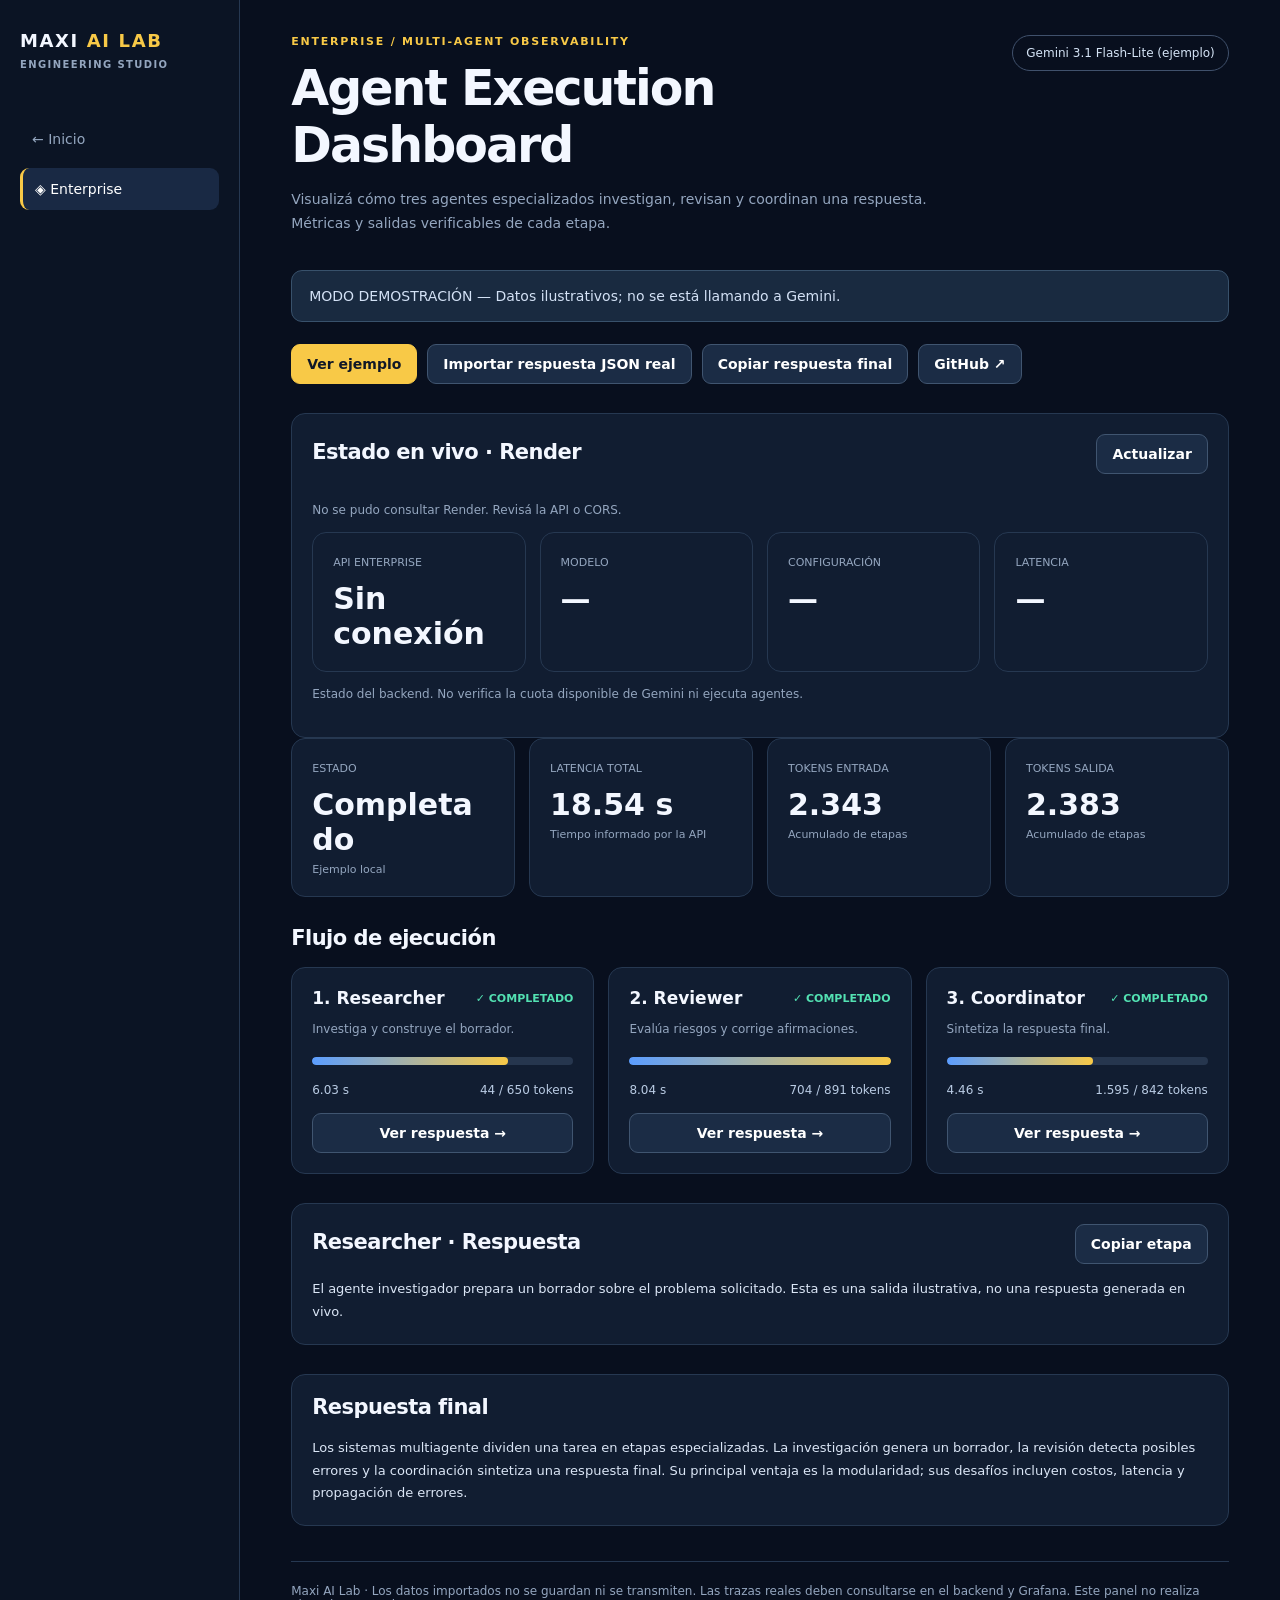
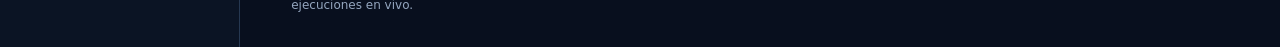
==== enterprise-dashboard.html @ 3a814d2d "Update enterprise-dashboard.html" ====
<!doctype html>
<html lang="es"><head><meta charset="utf-8"><meta name="viewport" content="width=device-width,initial-scale=1"><meta name="theme-color" content="#080f1e"><title>Maxi AI Lab | Enterprise Dashboard</title><style>
:root{color-scheme:dark;--bg:#080f1e;--surface:#111d31;--surface2:#0d1728;--border:#263851;--text:#f3f7ff;--muted:#94a6bf;--accent:#f8c947;--blue:#5b9dff;--green:#53e1b2}*{box-sizing:border-box}body{margin:0;background:var(--bg);color:var(--text);font:14px Inter,system-ui,-apple-system,Segoe UI,sans-serif}a{color:inherit;text-decoration:none}.layout{display:grid;grid-template-columns:240px minmax(0,1fr);min-height:100vh}aside{border-right:1px solid var(--border);background:#0b1424;padding:30px 20px}.brand{font-weight:900;letter-spacing:.09em;font-size:18px}.brand b{color:var(--accent)}.brand small{display:block;font-size:10px;color:var(--muted);margin-top:8px;letter-spacing:.14em}.nav{margin-top:48px;display:grid;gap:8px}.nav a{padding:13px 12px;border-radius:9px;color:var(--muted)}.nav a.active,.nav a:hover{background:#192944;color:white}.nav a.active{border-left:3px solid var(--accent)}main{padding:35px min(4vw,52px);max-width:1450px;width:100%;margin:auto}.eyebrow{color:var(--accent);font-size:11px;font-weight:800;letter-spacing:.16em}.head{display:flex;align-items:flex-start;justify-content:space-between;gap:20px}.head h1{font-size:clamp(30px,4vw,49px);letter-spacing:-.04em;margin:12px 0}.head p{color:var(--muted);line-height:1.7;max-width:670px}.pill{border:1px solid #40516c;border-radius:40px;padding:10px 13px;color:#d5e4f6;font-size:12px;white-space:nowrap}.banner{background:#192a40;border:1px solid #38516b;padding:14px 17px;border-radius:11px;color:#d3e1f5;margin:20px 0 22px;line-height:1.6}.actions{display:flex;gap:10px;flex-wrap:wrap;margin:18px 0 25px}button{border:1px solid #405570;background:#1b2c45;color:white;padding:11px 15px;border-radius:9px;font:inherit;font-weight:700;cursor:pointer}button:hover{border-color:var(--accent)}button.primary{background:var(--accent);color:#101827;border-color:var(--accent)}.metrics{display:grid;grid-template-columns:repeat(4,minmax(0,1fr));gap:14px}.metric,.panel{border:1px solid var(--border);background:var(--surface);border-radius:14px;padding:20px}.metric small{color:var(--muted);font-size:11px}.metric strong{display:block;font-size:clamp(19px,2.6vw,30px);margin-top:12px;overflow-wrap:anywhere}.metric span{display:block;color:var(--muted);font-size:11px;margin-top:6px}.section{margin-top:29px}.section h2{font-size:21px;letter-spacing:-.025em}.stages{display:grid;grid-template-columns:repeat(3,minmax(0,1fr));gap:14px}.stage-head{display:flex;align-items:center;justify-content:space-between;gap:9px}.stage-head h3{margin:0;font-size:17px}.status{color:var(--green);font-size:11px;font-weight:800}.stage p{color:var(--muted);font-size:12px;line-height:1.6}.stage .bar{height:8px;background:#26364e;border-radius:20px;overflow:hidden;margin:18px 0}.stage .bar div{height:100%;background:linear-gradient(90deg,#5b9dff,#f8c947);border-radius:20px}.stats{display:flex;justify-content:space-between;gap:8px;color:#b9cbe3;font-size:12px}.stage button{margin-top:16px;width:100%}.output{white-space:pre-wrap;overflow-wrap:anywhere;line-height:1.75;color:#dbe6f6;max-height:380px;overflow:auto;font-size:13px}.output:empty:before{content:'Elegí una etapa para ver su respuesta.';color:var(--muted)}.panel-title{display:flex;justify-content:space-between;align-items:center;gap:10px}.panel-title h2{margin:0 0 18px}.panel-title button{margin-bottom:14px}.json-input{width:100%;min-height:125px;background:#0a1526;color:#dce8f8;border:1px solid #3b506a;border-radius:9px;padding:13px;font:12px ui-monospace,Consolas,monospace;resize:vertical}.help{color:var(--muted);font-size:12px;line-height:1.7}.error{color:#ff9f9f}.footer{border-top:1px solid var(--border);margin-top:35px;padding-top:22px;color:var(--muted);font-size:12px}.hidden{display:none}@media(max-width:1050px){.layout{grid-template-columns:1fr}aside{padding:16px 22px;display:flex;align-items:center;justify-content:space-between}.nav{margin:0;display:flex}.metrics{grid-template-columns:repeat(2,1fr)}}@media(max-width:690px){main{padding:24px 16px}.head{display:block}.head .pill{display:inline-block}.stages{grid-template-columns:1fr}.metrics{gap:9px}.metric{padding:15px}.nav{gap:0}.nav a{font-size:12px;padding:9px}}
</style></head><body><div class="layout"><aside><a class="brand" href="./index.html">MAXI <b>AI LAB</b><small>ENGINEERING STUDIO</small></a><nav class="nav"><a href="./index.html">← Inicio</a><a class="active" href="#dashboard">◈ Enterprise</a></nav></aside><main id="dashboard"><div class="head"><div><div class="eyebrow">ENTERPRISE / MULTI-AGENT OBSERVABILITY</div><h1>Agent Execution Dashboard</h1><p>Visualizá cómo tres agentes especializados investigan, revisan y coordinan una respuesta. Métricas y salidas verificables de cada etapa.</p></div><span class="pill" id="model">Gemini · Ejemplo</span></div><div class="banner" id="mode">MODO DEMOSTRACIÓN — Los datos iniciales son ilustrativos. No se está llamando a Gemini.</div><div class="actions"><button class="primary" id="demo">Ver ejemplo</button><button id="toggle-import">Importar respuesta JSON real</button><button id="copy-answer">Copiar respuesta final</button><a href="https://github.com/maxicantarella1/maxi-ai-lab" target="_blank" rel="noopener noreferrer"><button>GitHub ↗</button></a></div><section id="import-section" class="panel hidden"><h2>Importar resultado real</h2><p class="help">Pegá únicamente el JSON del <b>Response body</b> de Swagger. Eliminá cualquier token, clave o dato privado. El contenido se procesa localmente en tu navegador; no se envía a ningún servidor.</p><textarea id="json" class="json-input" placeholder='{"status":"completed","model":"...","stages":[...],"answer":"..."}'></textarea><div class="actions"><button class="primary" id="load">Cargar resultado</button><button id="clear">Limpiar</button></div><p id="message" class="help" role="status"></p></section>
<section class="section panel">
  <div class="panel-title">
    <h2>Estado en vivo · Render</h2>
    <button id="refresh-health" type="button">
      Actualizar
    </button>
  </div>

  <p id="health-message" class="help" role="status">
    Comprobando conexión...
  </p>

  <div class="metrics">
    <div class="metric">
      <small>API ENTERPRISE</small>
      <strong id="health-status">—</strong>
    </div>
    <div class="metric">
      <small>MODELO</small>
      <strong id="health-model">—</strong>
    </div>
    <div class="metric">
      <small>CONFIGURACIÓN</small>
      <strong id="health-config">—</strong>
    </div>
    <div class="metric">
      <small>LATENCIA</small>
      <strong id="health-latency">—</strong>
    </div>
  </div>

  <p class="help">
    Estado del backend. No verifica la cuota
    disponible de Gemini ni ejecuta agentes.
  </p>
</section>
<section class="metrics" aria-label="Métricas"><div class="metric"><small>ESTADO</small><strong id="status">Completado</strong><span id="run-id">Ejemplo local</span></div><div class="metric"><small>LATENCIA TOTAL</small><strong id="elapsed">—</strong><span>Tiempo informado por la API</span></div><div class="metric"><small>TOKENS ENTRADA</small><strong id="input">—</strong><span>Acumulado de etapas</span></div><div class="metric"><small>TOKENS SALIDA</small><strong id="output">—</strong><span>Acumulado de etapas</span></div></section><section class="section"><h2>Flujo de ejecución</h2><div class="stages" id="stages"></div></section><section class="section panel"><div class="panel-title"><h2 id="detail-title">Respuesta del agente</h2><button id="copy-stage">Copiar etapa</button></div><div class="output" id="detail" aria-live="polite"></div></section><section class="section panel"><div class="panel-title"><h2>Respuesta final</h2></div><div class="output" id="answer"></div></section><div class="footer">Maxi AI Lab · Los datos importados no se guardan ni se transmiten. Las trazas reales deben consultarse en el backend y Grafana. Este panel no realiza ejecuciones en vivo.</div></main></div><script>
'use strict';
const $=id=>document.getElementById(id);
const fmt=n=>Number.isFinite(n)?new Intl.NumberFormat('es-AR').format(n):'—';
const sample={status:'completed',model:'Gemini 3.1 Flash-Lite (ejemplo)',elapsed_ms:18537,total_input_tokens:2343,total_output_tokens:2383,answer:'Los sistemas multiagente dividen una tarea en etapas especializadas. La investigación genera un borrador, la revisión detecta posibles errores y la coordinación sintetiza una respuesta final. Su principal ventaja es la modularidad; sus desafíos incluyen costos, latencia y propagación de errores.',stages:[{role:'researcher',elapsed_ms:6030,input_tokens:44,output_tokens:650,text:'El agente investigador prepara un borrador sobre el problema solicitado. Esta es una salida ilustrativa, no una respuesta generada en vivo.'},{role:'reviewer',elapsed_ms:8042,input_tokens:704,output_tokens:891,text:'El revisor analiza el borrador, identifica afirmaciones sin respaldo y señala riesgos. Esta es una salida ilustrativa.'},{role:'coordinator',elapsed_ms:4465,input_tokens:1595,output_tokens:842,text:'El coordinador integra la investigación y las observaciones críticas en una respuesta final. Esta es una salida ilustrativa.'}]};
let current=sample,selected=0;
const labels={researcher:'Researcher',reviewer:'Reviewer',coordinator:'Coordinator'};
function safeText(id,value){$(id).textContent=value;}
function render(data,isReal){current=data;selected=0;safeText('model',data.model||'Modelo no indicado');safeText('mode',isReal?'RESULTADO IMPORTADO — Datos de una respuesta real proporcionada manualmente. No hay conexión en vivo.':'MODO DEMOSTRACIÓN — Datos ilustrativos; no se está llamando a Gemini.');safeText('status',data.status==='completed'?'Completado':String(data.status));safeText('run-id',isReal&&data.run_id?'Run: '+data.run_id:'Ejemplo local');safeText('elapsed',typeof data.elapsed_ms==='number'?(data.elapsed_ms/1000).toFixed(2)+' s':'—');safeText('input',fmt(data.total_input_tokens));safeText('output',fmt(data.total_output_tokens));safeText('answer',data.answer||'No hay respuesta final.');const root=$('stages');root.replaceChildren();const max=Math.max(1,...data.stages.map(s=>s.elapsed_ms||0));data.stages.forEach((s,i)=>{const panel=document.createElement('article');panel.className='panel stage';const head=document.createElement('div');head.className='stage-head';const title=document.createElement('h3');title.textContent=(i+1)+'. '+(labels[s.role]||s.role);const status=document.createElement('span');status.className='status';status.textContent='✓ COMPLETADO';head.append(title,status);const desc=document.createElement('p');desc.textContent=({researcher:'Investiga y construye el borrador.',reviewer:'Evalúa riesgos y corrige afirmaciones.',coordinator:'Sintetiza la respuesta final.'})[s.role]||'Etapa del flujo';const bar=document.createElement('div');bar.className='bar';const fill=document.createElement('div');fill.style.width=Math.round(100*(s.elapsed_ms||0)/max)+'%';bar.append(fill);const stats=document.createElement('div');stats.className='stats';const t=document.createElement('span');t.textContent=typeof s.elapsed_ms==='number'?(s.elapsed_ms/1000).toFixed(2)+' s':'—';const tokens=document.createElement('span');tokens.textContent=fmt(s.input_tokens)+' / '+fmt(s.output_tokens)+' tokens';stats.append(t,tokens);const btn=document.createElement('button');btn.textContent='Ver respuesta →';btn.addEventListener('click',()=>showStage(i));panel.append(head,desc,bar,stats,btn);root.append(panel)});showStage(0)}
function showStage(i){selected=i;const s=current.stages[i];safeText('detail-title',(labels[s.role]||s.role)+' · Respuesta');safeText('detail',s.text||'Sin texto devuelto.')}
function validate(x){if(!x||x.status!=='completed'||typeof x.model!=='string'||!Array.isArray(x.stages)||x.stages.length<1||x.stages.length>12||typeof x.answer!=='string')throw Error('El JSON debe contener status="completed", model, stages y answer.');for(const s of x.stages){if(!s||typeof s.role!=='string'||typeof s.text!=='string')throw Error('Cada etapa debe incluir role y text.')}return x}
$('demo').addEventListener('click',()=>render(sample,false));$('toggle-import').addEventListener('click',()=>$('import-section').classList.toggle('hidden'));$('load').addEventListener('click',()=>{try{const obj=validate(JSON.parse($('json').value));render(obj,true);safeText('message','Resultado cargado correctamente.');$('json').value='';}catch(e){safeText('message','Error: '+e.message);$('message').className='help error'}});$('clear').addEventListener('click',()=>{$('json').value='';safeText('message','')});$('copy-answer').addEventListener('click',()=>navigator.clipboard.writeText(current.answer||'').catch(()=>alert('No se pudo copiar.')));$('copy-stage').addEventListener('click',()=>navigator.clipboard.writeText(current.stages[selected].text||'').catch(()=>alert('No se pudo copiar.')));render(sample,false);

async function checkEnterpriseHealth() {
  const base = "https://maxi-ai-lab-1.onrender.com";
  const button = document.getElementById("refresh-health");
  const show = (id, value) => {
    document.getElementById(id).textContent = value;
  };

  button.disabled = true;
  show("health-message", "Consultando Render...");

  const controller = new AbortController();
  const timeout = setTimeout(() => controller.abort(), 65000);
  const started = performance.now();

  try {
    const response = await fetch(
      base + "/api/enterprise/health",
      { signal: controller.signal, cache: "no-store" }
    );

    if (!response.ok) {
      throw new Error("HTTP " + response.status);
    }

    const data = await response.json();

    show("health-status",
      data.status === "ok" ? "Operativa" : "No disponible"
    );

    show("health-model", data.model || "No informado");

    show("health-config",
      data.configured ? "Configurada" : "Incompleta"
    );

    show("health-latency",
      ((performance.now() - started) / 1000).toFixed(2) + " s"
    );

    show("health-message",
      "Última comprobación: " +
      new Date().toLocaleTimeString("es-AR")
    );

  } catch (error) {
    show("health-status", "Sin conexión");
    show("health-model", "—");
    show("health-config", "—");
    show("health-latency", "—");

    show("health-message",
      "No se pudo consultar Render. Revisá la API o CORS."
    );
  } finally {
    clearTimeout(timeout);
    button.disabled = false;
  }
}

document.getElementById("refresh-health")
  .addEventListener("click", checkEnterpriseHealth);

checkEnterpriseHealth();
</script></body></html>
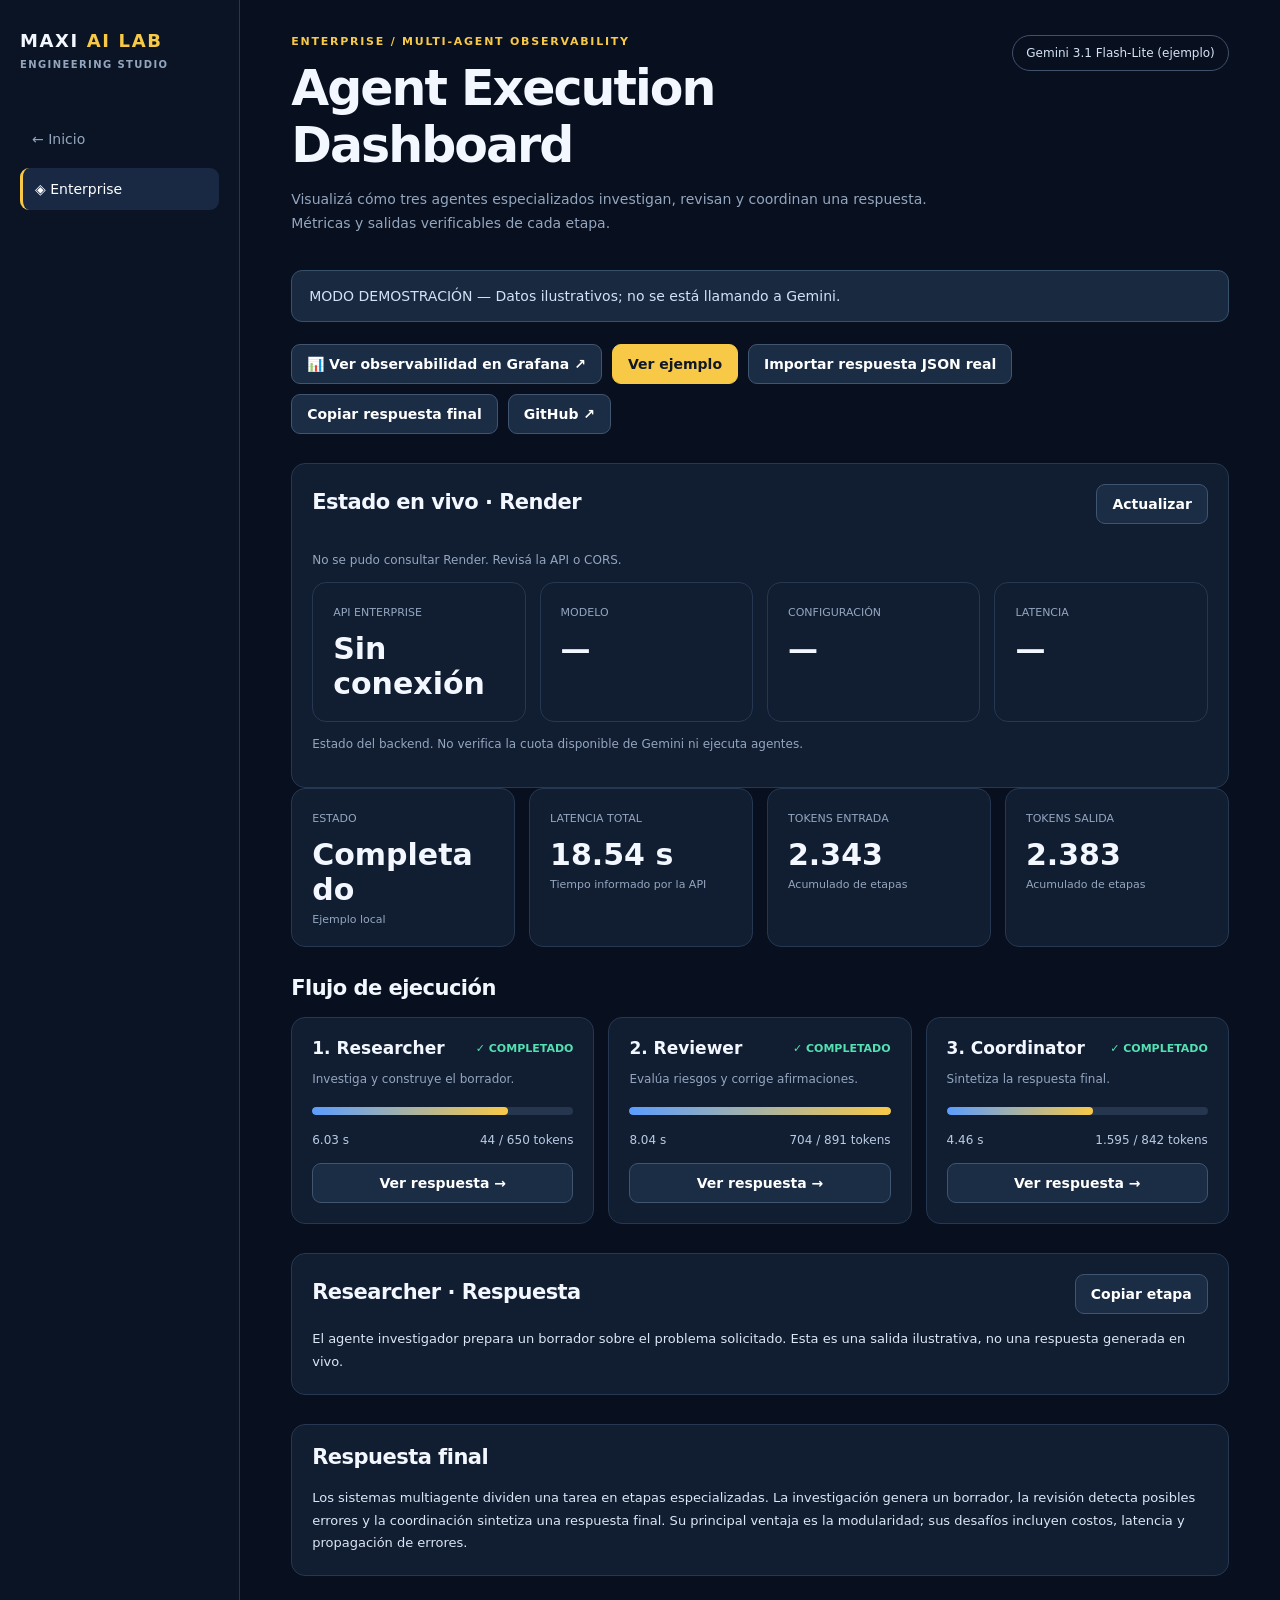
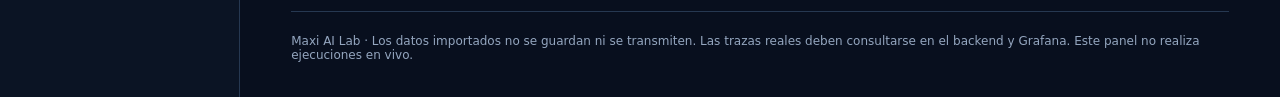
==== commit 8b5b20cb: "Update enterprise-dashboard.html" ====
--- a/enterprise-dashboard.html
+++ b/enterprise-dashboard.html
@@ -1,7 +1,17 @@
 <!doctype html>
 <html lang="es"><head><meta charset="utf-8"><meta name="viewport" content="width=device-width,initial-scale=1"><meta name="theme-color" content="#080f1e"><title>Maxi AI Lab | Enterprise Dashboard</title><style>
 :root{color-scheme:dark;--bg:#080f1e;--surface:#111d31;--surface2:#0d1728;--border:#263851;--text:#f3f7ff;--muted:#94a6bf;--accent:#f8c947;--blue:#5b9dff;--green:#53e1b2}*{box-sizing:border-box}body{margin:0;background:var(--bg);color:var(--text);font:14px Inter,system-ui,-apple-system,Segoe UI,sans-serif}a{color:inherit;text-decoration:none}.layout{display:grid;grid-template-columns:240px minmax(0,1fr);min-height:100vh}aside{border-right:1px solid var(--border);background:#0b1424;padding:30px 20px}.brand{font-weight:900;letter-spacing:.09em;font-size:18px}.brand b{color:var(--accent)}.brand small{display:block;font-size:10px;color:var(--muted);margin-top:8px;letter-spacing:.14em}.nav{margin-top:48px;display:grid;gap:8px}.nav a{padding:13px 12px;border-radius:9px;color:var(--muted)}.nav a.active,.nav a:hover{background:#192944;color:white}.nav a.active{border-left:3px solid var(--accent)}main{padding:35px min(4vw,52px);max-width:1450px;width:100%;margin:auto}.eyebrow{color:var(--accent);font-size:11px;font-weight:800;letter-spacing:.16em}.head{display:flex;align-items:flex-start;justify-content:space-between;gap:20px}.head h1{font-size:clamp(30px,4vw,49px);letter-spacing:-.04em;margin:12px 0}.head p{color:var(--muted);line-height:1.7;max-width:670px}.pill{border:1px solid #40516c;border-radius:40px;padding:10px 13px;color:#d5e4f6;font-size:12px;white-space:nowrap}.banner{background:#192a40;border:1px solid #38516b;padding:14px 17px;border-radius:11px;color:#d3e1f5;margin:20px 0 22px;line-height:1.6}.actions{display:flex;gap:10px;flex-wrap:wrap;margin:18px 0 25px}button{border:1px solid #405570;background:#1b2c45;color:white;padding:11px 15px;border-radius:9px;font:inherit;font-weight:700;cursor:pointer}button:hover{border-color:var(--accent)}button.primary{background:var(--accent);color:#101827;border-color:var(--accent)}.metrics{display:grid;grid-template-columns:repeat(4,minmax(0,1fr));gap:14px}.metric,.panel{border:1px solid var(--border);background:var(--surface);border-radius:14px;padding:20px}.metric small{color:var(--muted);font-size:11px}.metric strong{display:block;font-size:clamp(19px,2.6vw,30px);margin-top:12px;overflow-wrap:anywhere}.metric span{display:block;color:var(--muted);font-size:11px;margin-top:6px}.section{margin-top:29px}.section h2{font-size:21px;letter-spacing:-.025em}.stages{display:grid;grid-template-columns:repeat(3,minmax(0,1fr));gap:14px}.stage-head{display:flex;align-items:center;justify-content:space-between;gap:9px}.stage-head h3{margin:0;font-size:17px}.status{color:var(--green);font-size:11px;font-weight:800}.stage p{color:var(--muted);font-size:12px;line-height:1.6}.stage .bar{height:8px;background:#26364e;border-radius:20px;overflow:hidden;margin:18px 0}.stage .bar div{height:100%;background:linear-gradient(90deg,#5b9dff,#f8c947);border-radius:20px}.stats{display:flex;justify-content:space-between;gap:8px;color:#b9cbe3;font-size:12px}.stage button{margin-top:16px;width:100%}.output{white-space:pre-wrap;overflow-wrap:anywhere;line-height:1.75;color:#dbe6f6;max-height:380px;overflow:auto;font-size:13px}.output:empty:before{content:'Elegí una etapa para ver su respuesta.';color:var(--muted)}.panel-title{display:flex;justify-content:space-between;align-items:center;gap:10px}.panel-title h2{margin:0 0 18px}.panel-title button{margin-bottom:14px}.json-input{width:100%;min-height:125px;background:#0a1526;color:#dce8f8;border:1px solid #3b506a;border-radius:9px;padding:13px;font:12px ui-monospace,Consolas,monospace;resize:vertical}.help{color:var(--muted);font-size:12px;line-height:1.7}.error{color:#ff9f9f}.footer{border-top:1px solid var(--border);margin-top:35px;padding-top:22px;color:var(--muted);font-size:12px}.hidden{display:none}@media(max-width:1050px){.layout{grid-template-columns:1fr}aside{padding:16px 22px;display:flex;align-items:center;justify-content:space-between}.nav{margin:0;display:flex}.metrics{grid-template-columns:repeat(2,1fr)}}@media(max-width:690px){main{padding:24px 16px}.head{display:block}.head .pill{display:inline-block}.stages{grid-template-columns:1fr}.metrics{gap:9px}.metric{padding:15px}.nav{gap:0}.nav a{font-size:12px;padding:9px}}
-</style></head><body><div class="layout"><aside><a class="brand" href="./index.html">MAXI <b>AI LAB</b><small>ENGINEERING STUDIO</small></a><nav class="nav"><a href="./index.html">← Inicio</a><a class="active" href="#dashboard">◈ Enterprise</a></nav></aside><main id="dashboard"><div class="head"><div><div class="eyebrow">ENTERPRISE / MULTI-AGENT OBSERVABILITY</div><h1>Agent Execution Dashboard</h1><p>Visualizá cómo tres agentes especializados investigan, revisan y coordinan una respuesta. Métricas y salidas verificables de cada etapa.</p></div><span class="pill" id="model">Gemini · Ejemplo</span></div><div class="banner" id="mode">MODO DEMOSTRACIÓN — Los datos iniciales son ilustrativos. No se está llamando a Gemini.</div><div class="actions"><button class="primary" id="demo">Ver ejemplo</button><button id="toggle-import">Importar respuesta JSON real</button><button id="copy-answer">Copiar respuesta final</button><a href="https://github.com/maxicantarella1/maxi-ai-lab" target="_blank" rel="noopener noreferrer"><button>GitHub ↗</button></a></div><section id="import-section" class="panel hidden"><h2>Importar resultado real</h2><p class="help">Pegá únicamente el JSON del <b>Response body</b> de Swagger. Eliminá cualquier token, clave o dato privado. El contenido se procesa localmente en tu navegador; no se envía a ningún servidor.</p><textarea id="json" class="json-input" placeholder='{"status":"completed","model":"...","stages":[...],"answer":"..."}'></textarea><div class="actions"><button class="primary" id="load">Cargar resultado</button><button id="clear">Limpiar</button></div><p id="message" class="help" role="status"></p></section>
+</style></head><body><div class="layout"><aside><a class="brand" href="./index.html">MAXI <b>AI LAB</b><small>ENGINEERING STUDIO</small></a><nav class="nav"><a href="./index.html">← Inicio</a><a class="active" href="#dashboard">◈ Enterprise</a></nav></aside><main id="dashboard"><div class="head"><div><div class="eyebrow">ENTERPRISE / MULTI-AGENT OBSERVABILITY</div><h1>Agent Execution Dashboard</h1><p>Visualizá cómo tres agentes especializados investigan, revisan y coordinan una respuesta. Métricas y salidas verificables de cada etapa.</p></div><span class="pill" id="model">Gemini · Ejemplo</span></div><div class="banner" id="mode">MODO DEMOSTRACIÓN — Los datos iniciales son ilustrativos. No se está llamando a Gemini.</div><div class="actions">
+<a
+  href="https://boldriver272.grafana.net/goto/smhk9s"
+  target="_blank"
+  rel="noopener noreferrer"
+>
+  <button type="button">
+    📊 Ver observabilidad en Grafana ↗
+  </button>
+</a>
+<button class="primary" id="demo">Ver ejemplo</button><button id="toggle-import">Importar respuesta JSON real</button><button id="copy-answer">Copiar respuesta final</button><a href="https://github.com/maxicantarella1/maxi-ai-lab" target="_blank" rel="noopener noreferrer"><button>GitHub ↗</button></a></div><section id="import-section" class="panel hidden"><h2>Importar resultado real</h2><p class="help">Pegá únicamente el JSON del <b>Response body</b> de Swagger. Eliminá cualquier token, clave o dato privado. El contenido se procesa localmente en tu navegador; no se envía a ningún servidor.</p><textarea id="json" class="json-input" placeholder='{"status":"completed","model":"...","stages":[...],"answer":"..."}'></textarea><div class="actions"><button class="primary" id="load">Cargar resultado</button><button id="clear">Limpiar</button></div><p id="message" class="help" role="status"></p></section>
 <section class="section panel">
   <div class="panel-title">
     <h2>Estado en vivo · Render</h2>
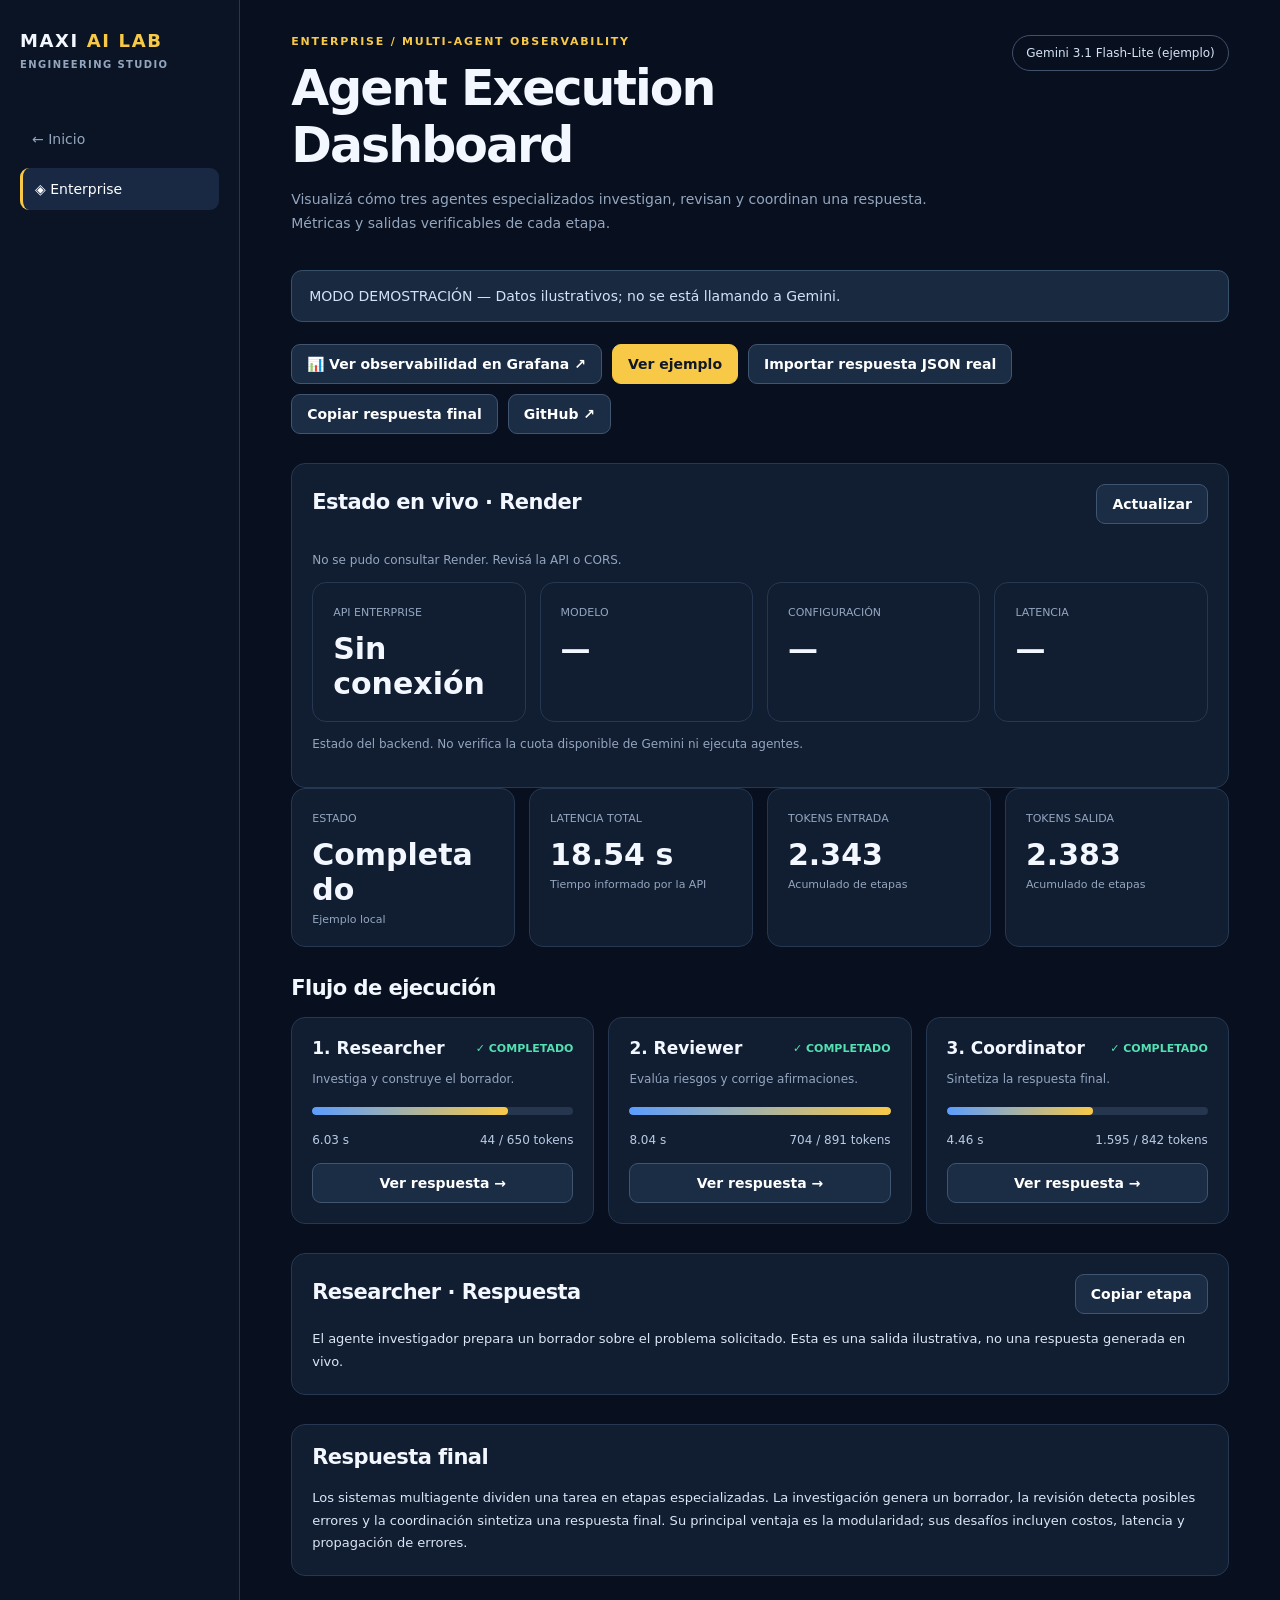
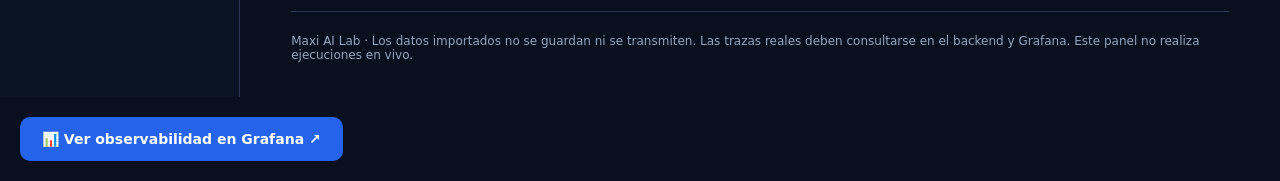
==== commit 0b1a2ae5: "Update enterprise-dashboard.html" ====
--- a/enterprise-dashboard.html
+++ b/enterprise-dashboard.html
@@ -125,4 +125,11 @@
   .addEventListener("click", checkEnterpriseHealth);
 
 checkEnterpriseHealth();
-</script></body></html>
+</script>
+<a href="https://boldriver272.grafana.net/goto/smhk9s"
+   target="_blank"
+   rel="noopener noreferrer"
+   style="display:inline-block;padding:14px 22px;background:#2563eb;color:white;border-radius:10px;text-decoration:none;font-weight:bold;margin:20px;">
+  📊 Ver observabilidad en Grafana ↗
+</a>
+</body></html>
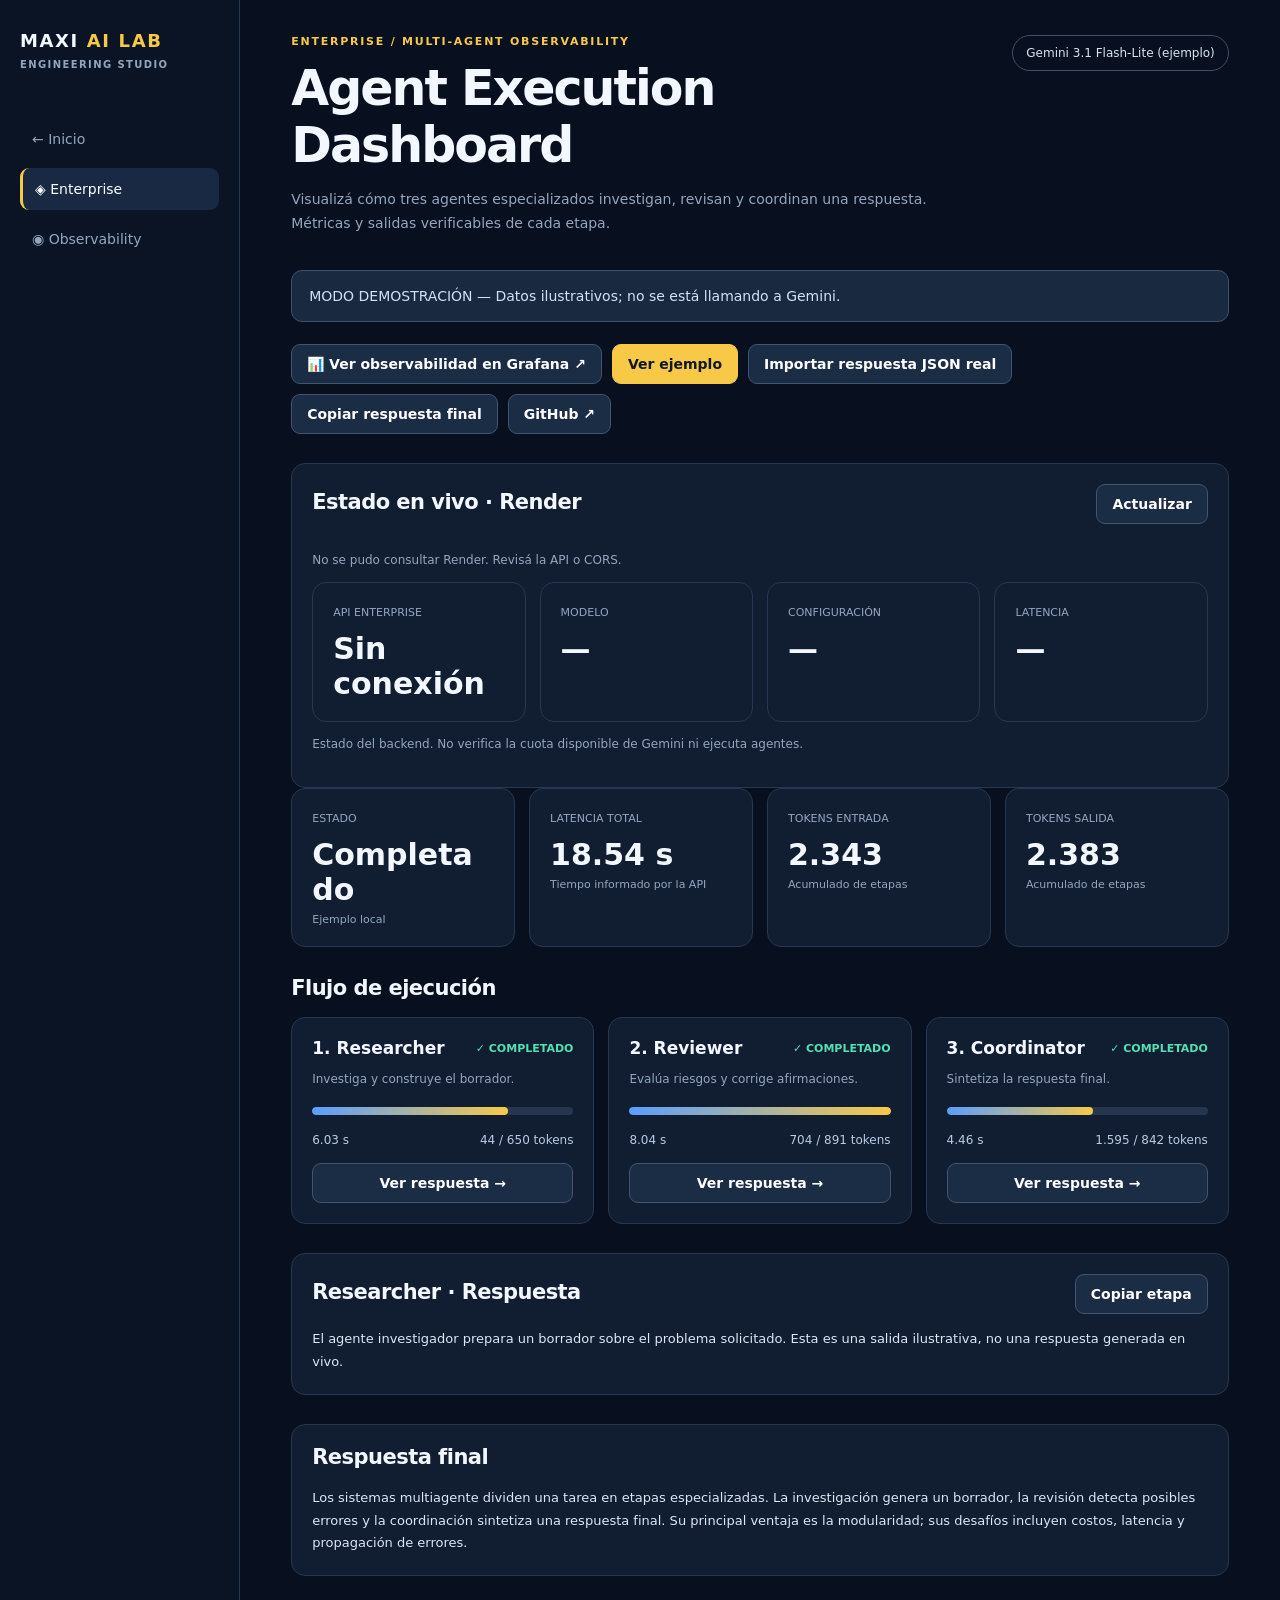
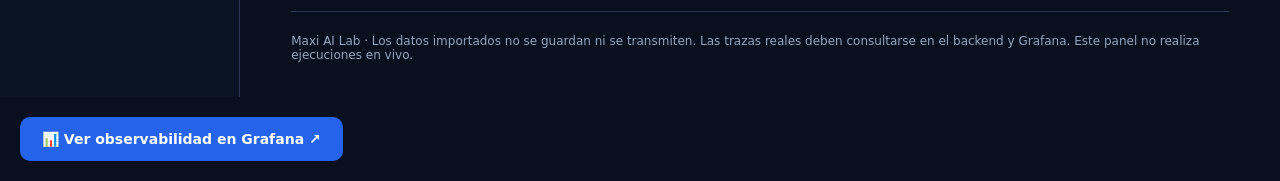
==== commit fcab6333: "Update enterprise-dashboard.html" ====
--- a/enterprise-dashboard.html
+++ b/enterprise-dashboard.html
@@ -1,7 +1,11 @@
 <!doctype html>
 <html lang="es"><head><meta charset="utf-8"><meta name="viewport" content="width=device-width,initial-scale=1"><meta name="theme-color" content="#080f1e"><title>Maxi AI Lab | Enterprise Dashboard</title><style>
 :root{color-scheme:dark;--bg:#080f1e;--surface:#111d31;--surface2:#0d1728;--border:#263851;--text:#f3f7ff;--muted:#94a6bf;--accent:#f8c947;--blue:#5b9dff;--green:#53e1b2}*{box-sizing:border-box}body{margin:0;background:var(--bg);color:var(--text);font:14px Inter,system-ui,-apple-system,Segoe UI,sans-serif}a{color:inherit;text-decoration:none}.layout{display:grid;grid-template-columns:240px minmax(0,1fr);min-height:100vh}aside{border-right:1px solid var(--border);background:#0b1424;padding:30px 20px}.brand{font-weight:900;letter-spacing:.09em;font-size:18px}.brand b{color:var(--accent)}.brand small{display:block;font-size:10px;color:var(--muted);margin-top:8px;letter-spacing:.14em}.nav{margin-top:48px;display:grid;gap:8px}.nav a{padding:13px 12px;border-radius:9px;color:var(--muted)}.nav a.active,.nav a:hover{background:#192944;color:white}.nav a.active{border-left:3px solid var(--accent)}main{padding:35px min(4vw,52px);max-width:1450px;width:100%;margin:auto}.eyebrow{color:var(--accent);font-size:11px;font-weight:800;letter-spacing:.16em}.head{display:flex;align-items:flex-start;justify-content:space-between;gap:20px}.head h1{font-size:clamp(30px,4vw,49px);letter-spacing:-.04em;margin:12px 0}.head p{color:var(--muted);line-height:1.7;max-width:670px}.pill{border:1px solid #40516c;border-radius:40px;padding:10px 13px;color:#d5e4f6;font-size:12px;white-space:nowrap}.banner{background:#192a40;border:1px solid #38516b;padding:14px 17px;border-radius:11px;color:#d3e1f5;margin:20px 0 22px;line-height:1.6}.actions{display:flex;gap:10px;flex-wrap:wrap;margin:18px 0 25px}button{border:1px solid #405570;background:#1b2c45;color:white;padding:11px 15px;border-radius:9px;font:inherit;font-weight:700;cursor:pointer}button:hover{border-color:var(--accent)}button.primary{background:var(--accent);color:#101827;border-color:var(--accent)}.metrics{display:grid;grid-template-columns:repeat(4,minmax(0,1fr));gap:14px}.metric,.panel{border:1px solid var(--border);background:var(--surface);border-radius:14px;padding:20px}.metric small{color:var(--muted);font-size:11px}.metric strong{display:block;font-size:clamp(19px,2.6vw,30px);margin-top:12px;overflow-wrap:anywhere}.metric span{display:block;color:var(--muted);font-size:11px;margin-top:6px}.section{margin-top:29px}.section h2{font-size:21px;letter-spacing:-.025em}.stages{display:grid;grid-template-columns:repeat(3,minmax(0,1fr));gap:14px}.stage-head{display:flex;align-items:center;justify-content:space-between;gap:9px}.stage-head h3{margin:0;font-size:17px}.status{color:var(--green);font-size:11px;font-weight:800}.stage p{color:var(--muted);font-size:12px;line-height:1.6}.stage .bar{height:8px;background:#26364e;border-radius:20px;overflow:hidden;margin:18px 0}.stage .bar div{height:100%;background:linear-gradient(90deg,#5b9dff,#f8c947);border-radius:20px}.stats{display:flex;justify-content:space-between;gap:8px;color:#b9cbe3;font-size:12px}.stage button{margin-top:16px;width:100%}.output{white-space:pre-wrap;overflow-wrap:anywhere;line-height:1.75;color:#dbe6f6;max-height:380px;overflow:auto;font-size:13px}.output:empty:before{content:'Elegí una etapa para ver su respuesta.';color:var(--muted)}.panel-title{display:flex;justify-content:space-between;align-items:center;gap:10px}.panel-title h2{margin:0 0 18px}.panel-title button{margin-bottom:14px}.json-input{width:100%;min-height:125px;background:#0a1526;color:#dce8f8;border:1px solid #3b506a;border-radius:9px;padding:13px;font:12px ui-monospace,Consolas,monospace;resize:vertical}.help{color:var(--muted);font-size:12px;line-height:1.7}.error{color:#ff9f9f}.footer{border-top:1px solid var(--border);margin-top:35px;padding-top:22px;color:var(--muted);font-size:12px}.hidden{display:none}@media(max-width:1050px){.layout{grid-template-columns:1fr}aside{padding:16px 22px;display:flex;align-items:center;justify-content:space-between}.nav{margin:0;display:flex}.metrics{grid-template-columns:repeat(2,1fr)}}@media(max-width:690px){main{padding:24px 16px}.head{display:block}.head .pill{display:inline-block}.stages{grid-template-columns:1fr}.metrics{gap:9px}.metric{padding:15px}.nav{gap:0}.nav a{font-size:12px;padding:9px}}
-</style></head><body><div class="layout"><aside><a class="brand" href="./index.html">MAXI <b>AI LAB</b><small>ENGINEERING STUDIO</small></a><nav class="nav"><a href="./index.html">← Inicio</a><a class="active" href="#dashboard">◈ Enterprise</a></nav></aside><main id="dashboard"><div class="head"><div><div class="eyebrow">ENTERPRISE / MULTI-AGENT OBSERVABILITY</div><h1>Agent Execution Dashboard</h1><p>Visualizá cómo tres agentes especializados investigan, revisan y coordinan una respuesta. Métricas y salidas verificables de cada etapa.</p></div><span class="pill" id="model">Gemini · Ejemplo</span></div><div class="banner" id="mode">MODO DEMOSTRACIÓN — Los datos iniciales son ilustrativos. No se está llamando a Gemini.</div><div class="actions">
+</style></head><body><div class="layout"><aside><a class="brand" href="./index.html">MAXI <b>AI LAB</b><small>ENGINEERING STUDIO</small></a><nav class="nav"><a href="./index.html">← Inicio</a><a class="active" href="#dashboard">◈ Enterprise</a>
+<a href="#observability" id="nav-observability">
+  ◉ Observability
+</a>
+</nav></aside><main id="dashboard"><div class="head"><div><div class="eyebrow">ENTERPRISE / MULTI-AGENT OBSERVABILITY</div><h1>Agent Execution Dashboard</h1><p>Visualizá cómo tres agentes especializados investigan, revisan y coordinan una respuesta. Métricas y salidas verificables de cada etapa.</p></div><span class="pill" id="model">Gemini · Ejemplo</span></div><div class="banner" id="mode">MODO DEMOSTRACIÓN — Los datos iniciales son ilustrativos. No se está llamando a Gemini.</div><div class="actions">
 <a
   href="https://boldriver272.grafana.net/goto/smhk9s"
   target="_blank"
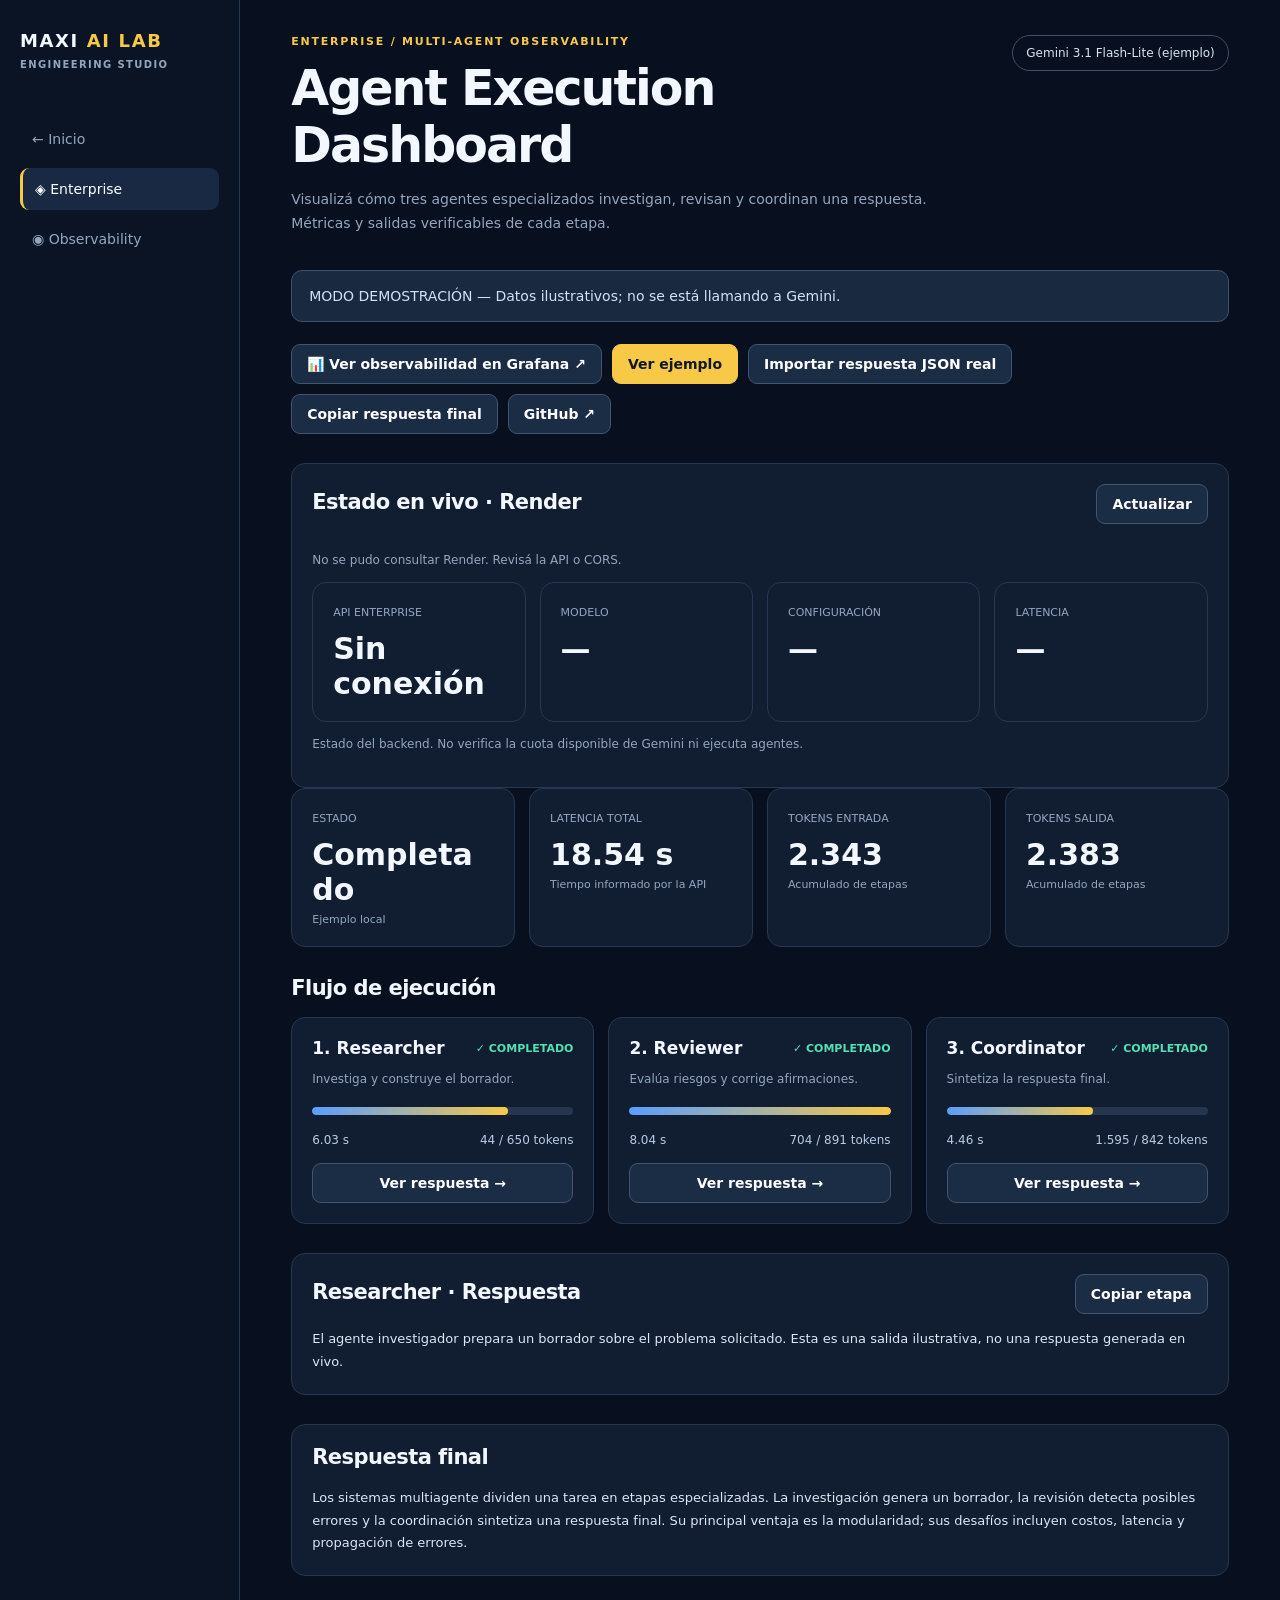
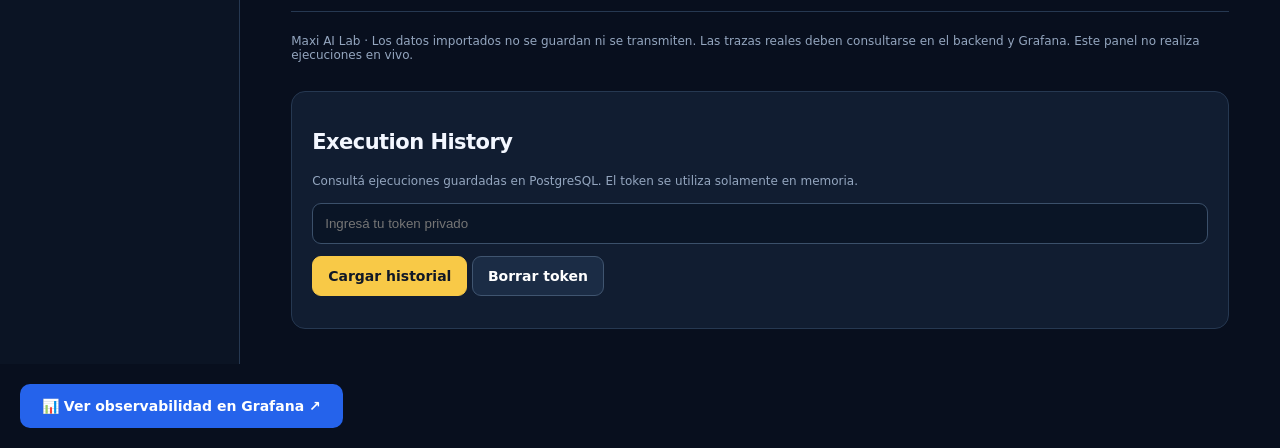
==== commit 5cfcdffa: "Update enterprise-dashboard.html" ====
--- a/enterprise-dashboard.html
+++ b/enterprise-dashboard.html
@@ -52,7 +52,28 @@
     disponible de Gemini ni ejecuta agentes.
   </p>
 </section>
-<section class="metrics" aria-label="Métricas"><div class="metric"><small>ESTADO</small><strong id="status">Completado</strong><span id="run-id">Ejemplo local</span></div><div class="metric"><small>LATENCIA TOTAL</small><strong id="elapsed">—</strong><span>Tiempo informado por la API</span></div><div class="metric"><small>TOKENS ENTRADA</small><strong id="input">—</strong><span>Acumulado de etapas</span></div><div class="metric"><small>TOKENS SALIDA</small><strong id="output">—</strong><span>Acumulado de etapas</span></div></section><section class="section"><h2>Flujo de ejecución</h2><div class="stages" id="stages"></div></section><section class="section panel"><div class="panel-title"><h2 id="detail-title">Respuesta del agente</h2><button id="copy-stage">Copiar etapa</button></div><div class="output" id="detail" aria-live="polite"></div></section><section class="section panel"><div class="panel-title"><h2>Respuesta final</h2></div><div class="output" id="answer"></div></section><div class="footer">Maxi AI Lab · Los datos importados no se guardan ni se transmiten. Las trazas reales deben consultarse en el backend y Grafana. Este panel no realiza ejecuciones en vivo.</div></main></div><script>
+<section class="metrics" aria-label="Métricas"><div class="metric"><small>ESTADO</small><strong id="status">Completado</strong><span id="run-id">Ejemplo local</span></div><div class="metric"><small>LATENCIA TOTAL</small><strong id="elapsed">—</strong><span>Tiempo informado por la API</span></div><div class="metric"><small>TOKENS ENTRADA</small><strong id="input">—</strong><span>Acumulado de etapas</span></div><div class="metric"><small>TOKENS SALIDA</small><strong id="output">—</strong><span>Acumulado de etapas</span></div></section><section class="section"><h2>Flujo de ejecución</h2><div class="stages" id="stages"></div></section><section class="section panel"><div class="panel-title"><h2 id="detail-title">Respuesta del agente</h2><button id="copy-stage">Copiar etapa</button></div><div class="output" id="detail" aria-live="polite"></div></section><section class="section panel"><div class="panel-title"><h2>Respuesta final</h2></div><div class="output" id="answer"></div></section>
+<section id="observability" class="section panel hidden">
+  <h2>Observability Center</h2>
+  <p class="help">
+    Monitoreo de latencia, tokens, ejecuciones
+    y errores de los agentes de Maxi AI Lab.
+  </p>
+  <div class="actions">
+    <a href="https://boldriver272.grafana.net/goto/smhk9s"
+       target="_blank"
+       rel="noopener noreferrer">
+      <button type="button">
+        Abrir Grafana Cloud ↗
+      </button>
+    </a>
+  </div>
+  <p class="help">
+    Los gráficos están alojados en Grafana Cloud.
+    Puede ser necesario iniciar sesión para verlos.
+  </p>
+</section>
+<div class="footer">Maxi AI Lab · Los datos importados no se guardan ni se transmiten. Las trazas reales deben consultarse en el backend y Grafana. Este panel no realiza ejecuciones en vivo.</div></main></div><script>
 'use strict';
 const $=id=>document.getElementById(id);
 const fmt=n=>Number.isFinite(n)?new Intl.NumberFormat('es-AR').format(n):'—';
@@ -128,7 +149,195 @@
 document.getElementById("refresh-health")
   .addEventListener("click", checkEnterpriseHealth);
 
-checkEnterpriseHealth();
+checkEnterpriseHealth(); 
+const navObservability = document.getElementById("nav-observability");
+const observability = document.getElementById("observability");
+
+navObservability.addEventListener("click", () => {
+  observability.classList.remove("hidden");
+  observability.scrollIntoView({ behavior: "smooth" });
+});
+
+
+const historySection = document.createElement("section");
+historySection.className = "section";
+historySection.id = "execution-history";
+
+historySection.innerHTML = `
+  <div class="panel">
+    <h2>Execution History</h2>
+    <p class="help">
+      Consultá ejecuciones guardadas en PostgreSQL.
+      El token se utiliza solamente en memoria.
+    </p>
+    <input
+      id="history-token"
+      type="password"
+      autocomplete="off"
+      placeholder="Ingresá tu token privado"
+      style="width:100%;padding:12px;background:#0a1526;
+             color:white;border:1px solid #3b506a;
+             border-radius:9px;margin-bottom:12px"
+    >
+    <button id="load-history" class="primary">
+      Cargar historial
+    </button>
+    <button id="clear-history-token">
+      Borrar token
+    </button>
+    <p id="history-message" class="help"></p>
+    <div id="history-results"></div>
+    <div id="history-detail" class="hidden"></div>
+  </div>
+`;
+
+document.querySelector("main").append(historySection);
+
+const historyToken = document.getElementById("history-token");
+const historyResults = document.getElementById("history-results");
+const historyDetail = document.getElementById("history-detail");
+const historyMessage = document.getElementById("history-message");
+
+document.getElementById("clear-history-token")
+  .addEventListener("click", () => {
+    historyToken.value = "";
+    historyResults.replaceChildren();
+    historyDetail.replaceChildren();
+    historyDetail.classList.add("hidden");
+    historyMessage.textContent = "Token borrado.";
+  });
+
+document.getElementById("load-history")
+  .addEventListener("click", async () => {
+    const token = historyToken.value;
+
+    if (!token) {
+      historyMessage.textContent = "Ingresá tu token.";
+      return;
+    }
+
+    historyMessage.textContent = "Cargando historial...";
+    historyResults.replaceChildren();
+    historyDetail.replaceChildren();
+    historyDetail.classList.add("hidden");
+
+    try {
+      const response = await fetch(
+        "https://maxi-ai-lab-1.onrender.com/api/enterprise/history",
+        {
+          headers: {"x-demo-token": token},
+          cache: "no-store"
+        }
+      );
+
+      if (!response.ok) {
+        throw new Error("HTTP " + response.status);
+      }
+
+      const executions = await response.json();
+
+      historyMessage.textContent =
+        executions.length + " ejecuciones encontradas.";
+
+      for (const item of executions) {
+        const card = document.createElement("div");
+        card.className = "panel";
+        card.style.marginTop = "12px";
+
+        const title = document.createElement("h3");
+        title.textContent = item.prompt || "Sin pregunta";
+
+        const info = document.createElement("p");
+        info.className = "help";
+        info.textContent =
+          item.status + " · " +
+          item.model + " · " +
+          (item.elapsed_ms / 1000).toFixed(2) + " s";
+
+        const button = document.createElement("button");
+        button.textContent = "Ver agentes →";
+
+        button.addEventListener("click", async () => {
+          historyDetail.classList.remove("hidden");
+          historyDetail.replaceChildren();
+
+          const loading = document.createElement("p");
+          loading.textContent = "Cargando detalle...";
+          historyDetail.append(loading);
+
+          try {
+            const detailResponse = await fetch(
+              "https://maxi-ai-lab-1.onrender.com/api/enterprise/history/" +
+              encodeURIComponent(item.run_id),
+              {
+                headers: {"x-demo-token": historyToken.value},
+                cache: "no-store"
+              }
+            );
+
+            if (!detailResponse.ok) {
+              throw new Error("HTTP " + detailResponse.status);
+            }
+
+            const detail = await detailResponse.json();
+            historyDetail.replaceChildren();
+
+            const heading = document.createElement("h2");
+            heading.textContent = "Detalle de ejecución";
+            historyDetail.append(heading);
+
+            for (const stage of detail.stages) {
+              const panel = document.createElement("div");
+              panel.className = "panel";
+              panel.style.marginTop = "12px";
+
+              const name = document.createElement("h3");
+              name.textContent = stage.role;
+
+              const output = document.createElement("div");
+              output.className = "output";
+              output.textContent = stage.text || "";
+
+              panel.append(name, output);
+              historyDetail.append(panel);
+            }
+
+            const finalPanel = document.createElement("div");
+            finalPanel.className = "panel";
+            finalPanel.style.marginTop = "12px";
+
+            const finalTitle = document.createElement("h3");
+            finalTitle.textContent = "Respuesta final";
+
+            const finalText = document.createElement("div");
+            finalText.className = "output";
+            finalText.textContent = detail.answer || "";
+
+            finalPanel.append(finalTitle, finalText);
+            historyDetail.append(finalPanel);
+
+            historyDetail.scrollIntoView({
+              behavior: "smooth",
+              block: "start"
+            });
+
+          } catch (error) {
+            historyDetail.textContent =
+              "No se pudo cargar el detalle: " + error.message;
+          }
+        });
+
+        card.append(title, info, button);
+        historyResults.append(card);
+      }
+
+    } catch (error) {
+      historyMessage.textContent =
+        "Error al consultar el historial: " + error.message;
+    }
+  });
+
+
 </script>
 <a href="https://boldriver272.grafana.net/goto/smhk9s"
    target="_blank"
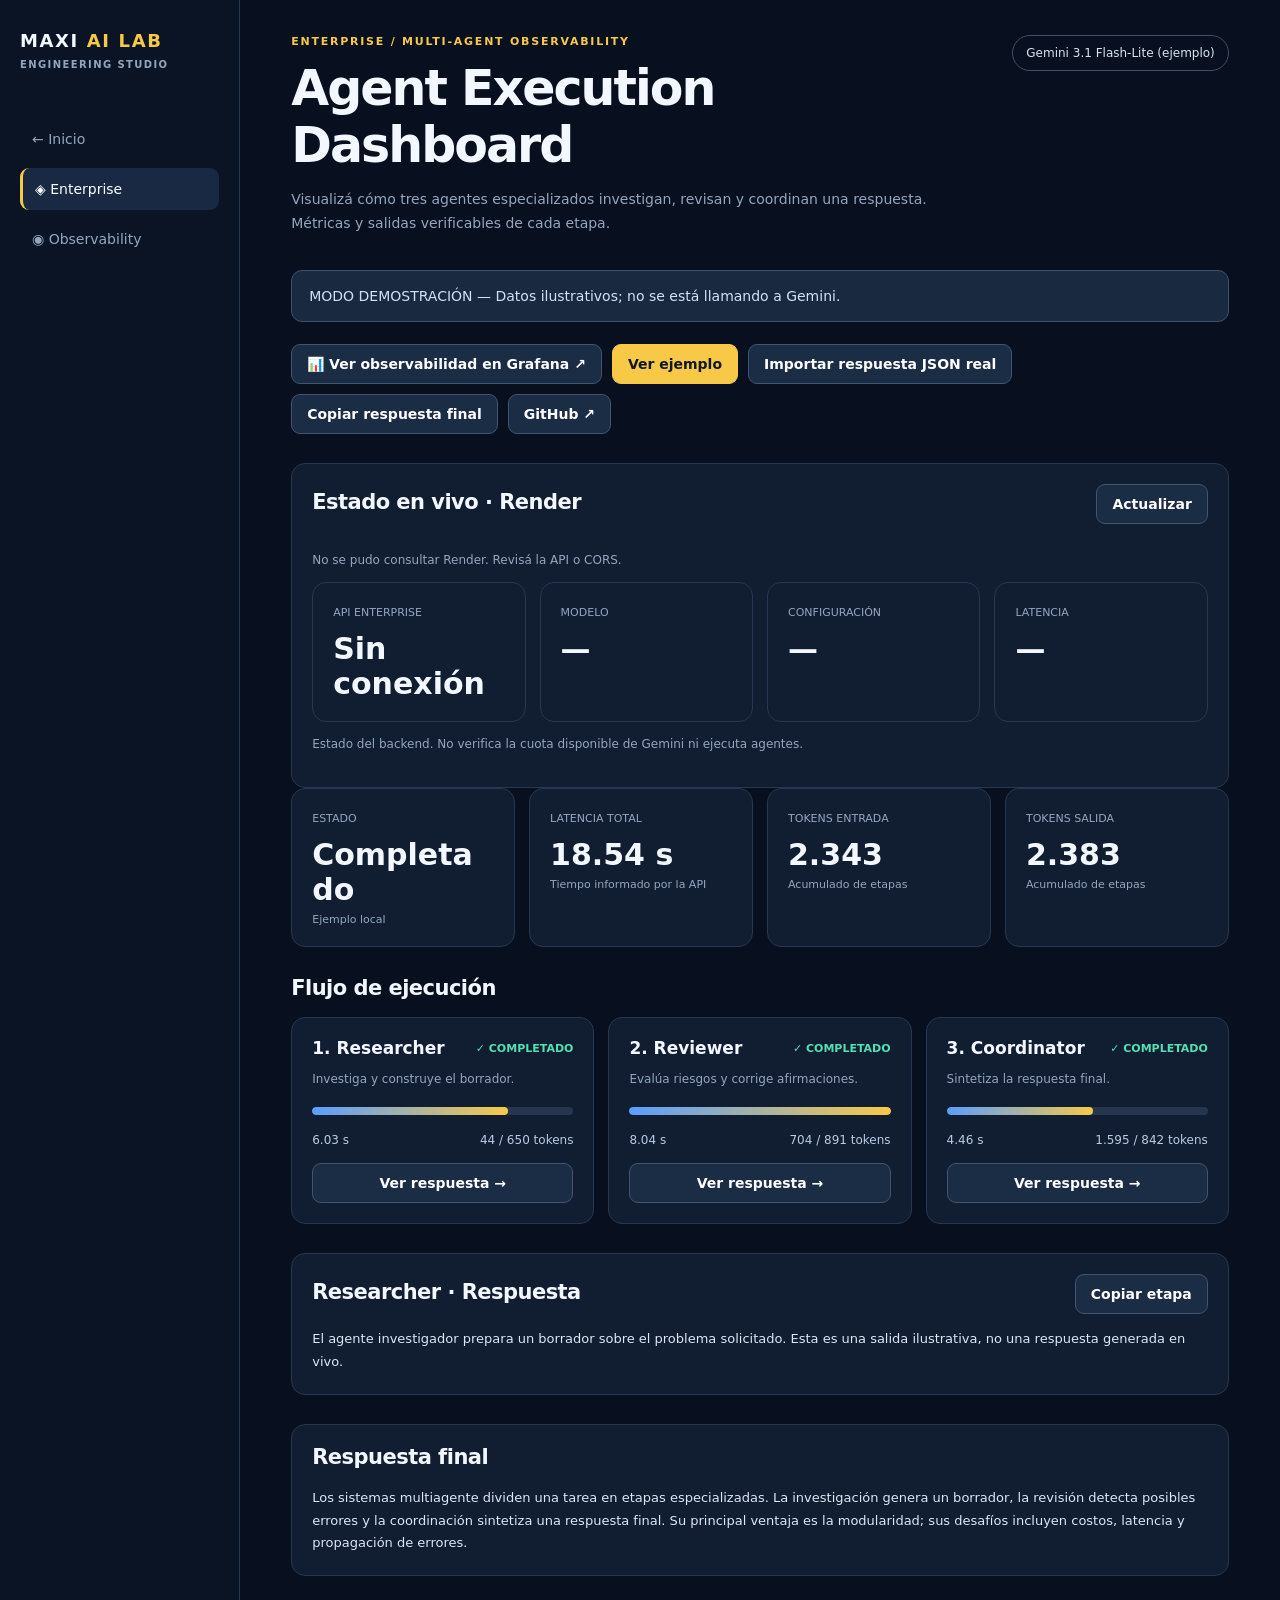
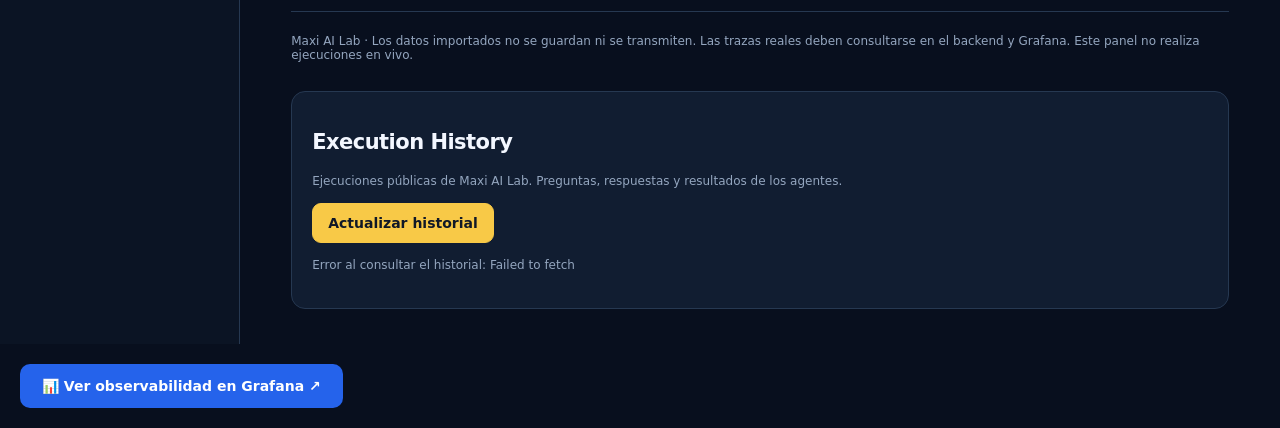
==== commit 2aad72f8: "Update enterprise-dashboard.html" ====
--- a/enterprise-dashboard.html
+++ b/enterprise-dashboard.html
@@ -167,23 +167,11 @@
   <div class="panel">
     <h2>Execution History</h2>
     <p class="help">
-      Consultá ejecuciones guardadas en PostgreSQL.
-      El token se utiliza solamente en memoria.
+      Ejecuciones públicas de Maxi AI Lab.
+      Preguntas, respuestas y resultados de los agentes.
     </p>
-    <input
-      id="history-token"
-      type="password"
-      autocomplete="off"
-      placeholder="Ingresá tu token privado"
-      style="width:100%;padding:12px;background:#0a1526;
-             color:white;border:1px solid #3b506a;
-             border-radius:9px;margin-bottom:12px"
-    >
     <button id="load-history" class="primary">
-      Cargar historial
-    </button>
-    <button id="clear-history-token">
-      Borrar token
+      Actualizar historial
     </button>
     <p id="history-message" class="help"></p>
     <div id="history-results"></div>
@@ -193,149 +181,129 @@
 
 document.querySelector("main").append(historySection);
 
-const historyToken = document.getElementById("history-token");
 const historyResults = document.getElementById("history-results");
 const historyDetail = document.getElementById("history-detail");
 const historyMessage = document.getElementById("history-message");
 
-document.getElementById("clear-history-token")
-  .addEventListener("click", () => {
-    historyToken.value = "";
-    historyResults.replaceChildren();
-    historyDetail.replaceChildren();
-    historyDetail.classList.add("hidden");
-    historyMessage.textContent = "Token borrado.";
-  });
+const publicHistoryAPI =
+  "https://maxi-ai-lab-1.onrender.com/api/enterprise/public/history";
+
+async function loadPublicHistory() {
+  historyMessage.textContent = "Cargando historial...";
+  historyResults.replaceChildren();
+  historyDetail.replaceChildren();
+  historyDetail.classList.add("hidden");
+
+  try {
+    const response = await fetch(publicHistoryAPI, {
+      cache: "no-store"
+    });
+
+    if (!response.ok) {
+      throw new Error("HTTP " + response.status);
+    }
+
+    const executions = await response.json();
+
+    historyMessage.textContent =
+      executions.length + " ejecuciones públicas encontradas.";
+
+    for (const item of executions) {
+      const card = document.createElement("div");
+      card.className = "panel";
+      card.style.marginTop = "12px";
+
+      const title = document.createElement("h3");
+      title.textContent = item.prompt || "Sin pregunta";
+
+      const info = document.createElement("p");
+      info.className = "help";
+      info.textContent =
+        item.status + " · " +
+        item.model + " · " +
+        ((item.elapsed_ms || 0) / 1000).toFixed(2) + " s";
+
+      const button = document.createElement("button");
+      button.textContent = "Ver respuesta y agentes →";
+
+      button.addEventListener("click", async () => {
+        historyDetail.classList.remove("hidden");
+        historyDetail.textContent = "Cargando detalle...";
+
+        try {
+          const detailResponse = await fetch(
+            publicHistoryAPI + "/" +
+            encodeURIComponent(item.run_id),
+            { cache: "no-store" }
+          );
+
+          if (!detailResponse.ok) {
+            throw new Error("HTTP " + detailResponse.status);
+          }
+
+          const detail = await detailResponse.json();
+          historyDetail.replaceChildren();
+
+          const heading = document.createElement("h2");
+          heading.textContent = "Pregunta: " + detail.prompt;
+          historyDetail.append(heading);
+
+          for (const stage of detail.stages || []) {
+            const panel = document.createElement("div");
+            panel.className = "panel";
+            panel.style.marginTop = "12px";
+
+            const name = document.createElement("h3");
+            name.textContent = stage.role;
+
+            const output = document.createElement("div");
+            output.className = "output";
+            output.textContent = stage.text || "";
+
+            panel.append(name, output);
+            historyDetail.append(panel);
+          }
+
+          const finalPanel = document.createElement("div");
+          finalPanel.className = "panel";
+          finalPanel.style.marginTop = "12px";
+
+          const finalTitle = document.createElement("h3");
+          finalTitle.textContent = "Respuesta final";
+
+          const finalText = document.createElement("div");
+          finalText.className = "output";
+          finalText.textContent = detail.answer || "";
+
+          finalPanel.append(finalTitle, finalText);
+          historyDetail.append(finalPanel);
+
+          historyDetail.scrollIntoView({
+            behavior: "smooth",
+            block: "start"
+          });
+
+        } catch (error) {
+          historyDetail.textContent =
+            "No se pudo cargar el detalle: " + error.message;
+        }
+      });
+
+      card.append(title, info, button);
+      historyResults.append(card);
+    }
+
+  } catch (error) {
+    historyMessage.textContent =
+      "Error al consultar el historial: " + error.message;
+  }
+}
 
 document.getElementById("load-history")
-  .addEventListener("click", async () => {
-    const token = historyToken.value;
-
-    if (!token) {
-      historyMessage.textContent = "Ingresá tu token.";
-      return;
-    }
-
-    historyMessage.textContent = "Cargando historial...";
-    historyResults.replaceChildren();
-    historyDetail.replaceChildren();
-    historyDetail.classList.add("hidden");
-
-    try {
-      const response = await fetch(
-        "https://maxi-ai-lab-1.onrender.com/api/enterprise/history",
-        {
-          headers: {"x-demo-token": token},
-          cache: "no-store"
-        }
-      );
-
-      if (!response.ok) {
-        throw new Error("HTTP " + response.status);
-      }
-
-      const executions = await response.json();
-
-      historyMessage.textContent =
-        executions.length + " ejecuciones encontradas.";
-
-      for (const item of executions) {
-        const card = document.createElement("div");
-        card.className = "panel";
-        card.style.marginTop = "12px";
-
-        const title = document.createElement("h3");
-        title.textContent = item.prompt || "Sin pregunta";
-
-        const info = document.createElement("p");
-        info.className = "help";
-        info.textContent =
-          item.status + " · " +
-          item.model + " · " +
-          (item.elapsed_ms / 1000).toFixed(2) + " s";
-
-        const button = document.createElement("button");
-        button.textContent = "Ver agentes →";
-
-        button.addEventListener("click", async () => {
-          historyDetail.classList.remove("hidden");
-          historyDetail.replaceChildren();
-
-          const loading = document.createElement("p");
-          loading.textContent = "Cargando detalle...";
-          historyDetail.append(loading);
-
-          try {
-            const detailResponse = await fetch(
-              "https://maxi-ai-lab-1.onrender.com/api/enterprise/history/" +
-              encodeURIComponent(item.run_id),
-              {
-                headers: {"x-demo-token": historyToken.value},
-                cache: "no-store"
-              }
-            );
-
-            if (!detailResponse.ok) {
-              throw new Error("HTTP " + detailResponse.status);
-            }
-
-            const detail = await detailResponse.json();
-            historyDetail.replaceChildren();
-
-            const heading = document.createElement("h2");
-            heading.textContent = "Detalle de ejecución";
-            historyDetail.append(heading);
-
-            for (const stage of detail.stages) {
-              const panel = document.createElement("div");
-              panel.className = "panel";
-              panel.style.marginTop = "12px";
-
-              const name = document.createElement("h3");
-              name.textContent = stage.role;
-
-              const output = document.createElement("div");
-              output.className = "output";
-              output.textContent = stage.text || "";
-
-              panel.append(name, output);
-              historyDetail.append(panel);
-            }
-
-            const finalPanel = document.createElement("div");
-            finalPanel.className = "panel";
-            finalPanel.style.marginTop = "12px";
-
-            const finalTitle = document.createElement("h3");
-            finalTitle.textContent = "Respuesta final";
-
-            const finalText = document.createElement("div");
-            finalText.className = "output";
-            finalText.textContent = detail.answer || "";
-
-            finalPanel.append(finalTitle, finalText);
-            historyDetail.append(finalPanel);
-
-            historyDetail.scrollIntoView({
-              behavior: "smooth",
-              block: "start"
-            });
-
-          } catch (error) {
-            historyDetail.textContent =
-              "No se pudo cargar el detalle: " + error.message;
-          }
-        });
-
-        card.append(title, info, button);
-        historyResults.append(card);
-      }
-
-    } catch (error) {
-      historyMessage.textContent =
-        "Error al consultar el historial: " + error.message;
-    }
-  });
+  .addEventListener("click", loadPublicHistory);
+
+// Carga automática al abrir el dashboard.
+loadPublicHistory();
 
 
 </script>
